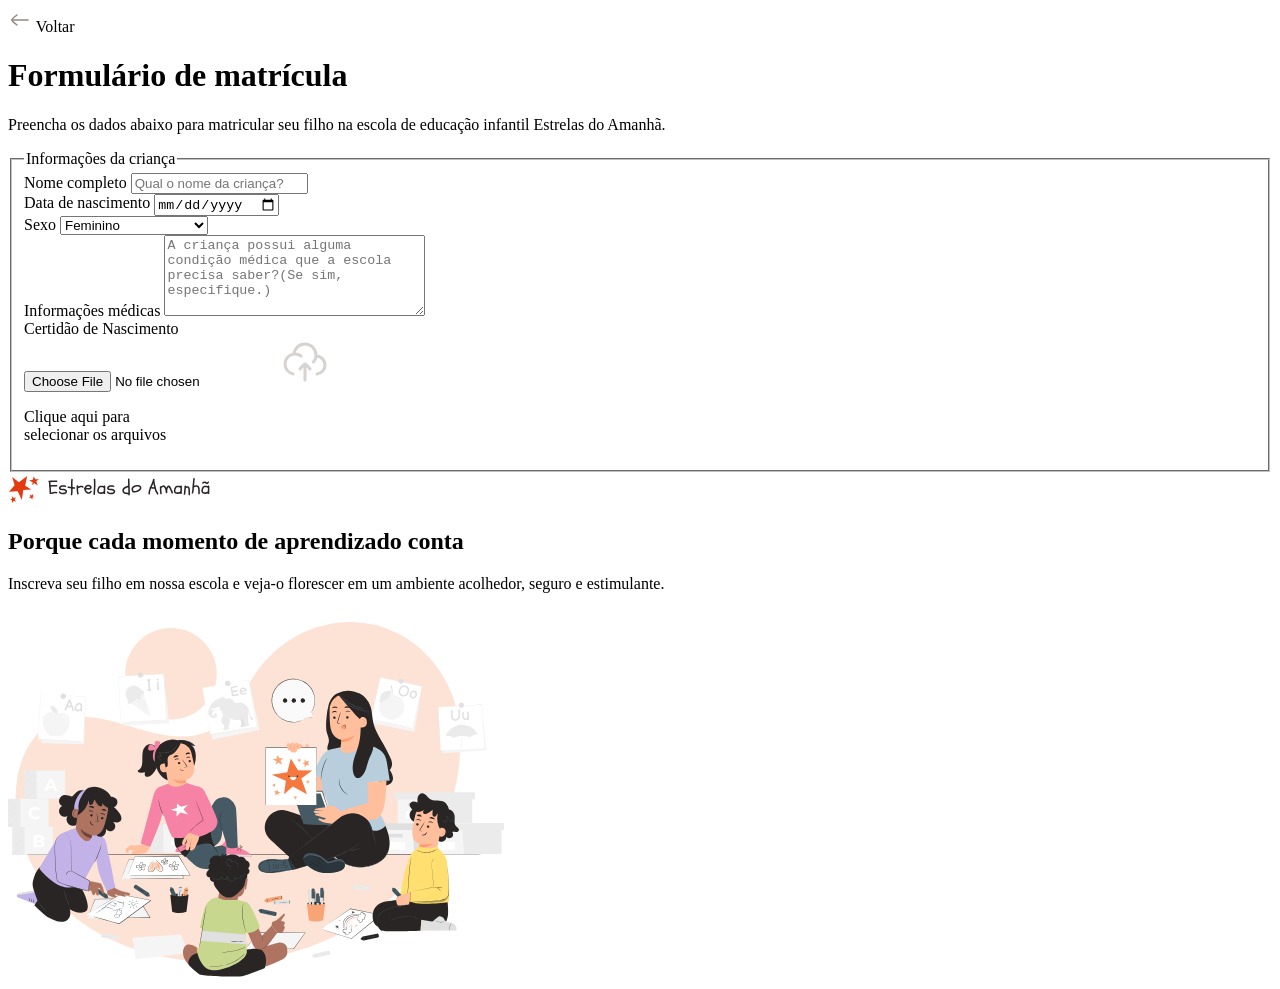
==== Formulario_De_Matricula/index.html @ bf5965e2 "Trabalhando no campo de envio de arquivos" ====
<!DOCTYPE html>
<html lang="pt-BR">

<head>

    <link rel="preconnect" href="https://fonts.googleapis.com">
    <link rel="preconnect" href="https://fonts.gstatic.com" crossorigin>

    <meta charset="UTF-8">
    <meta name="viewport" content="width=device-width, initial-scale=1.0">
    <title>Estrelas do Amanhã</title>

    <link rel="stylesheet" href="styles/index.css">
    <link
        href="https://fonts.googleapis.com/css2?family=Alice&family=Archivo:ital,wght@0,100..900;1,100..900&family=Poppins:wght@400;700&family=Roboto:ital,wght@0,100..900;1,100..900&display=swap"
        rel="stylesheet">
</head>

<body>
    <div id="app">
        <main>
            <div class="main-container">
                <div class="back">
                    <img src="assets/icons/arrow-left-02.svg" alt="ícone de voltar">
                    <span>Voltar</span>
                </div>
                <div>
                    <h1>Formulário de matrícula</h1>
                    <p>
                        Preencha os dados abaixo para matricular seu filho na escola de educação infantil Estrelas do
                        Amanhã.
                    </p>

                    <form method="post" enctype="multipart/form-data">
                        <fieldset class="child-info">
                            <legend>Informações da criança</legend>

                            <div class="input-wrapper">
                                <label for="fullname">Nome completo</label>
                                <input id="fullname" name="fullname" type="text" placeholder="Qual o nome da criança?">
                            </div>

                            <div class="input-wrapper">
                                <label for="birth">Data de nascimento</label>
                                <input type="date" name="fullname" id="birth" lang="pt-BR">
                            </div>

                            <div class="select-wrapper">
                                <label for="gender">Sexo</label>
                                <select name="denger" id="gender">
                                    <option value="female">Feminino</option>
                                    <option value="male">Masculino</option>
                                    <option value="na">Prefiro não identificar</option>
                                </select>
                            </div>

                            <div class="textarea-wrapper">
                                <label for="medical-info">Informações médicas</label>
                                <textarea name="medical-info" id="medical-info" cols="30" rows="5"
                                placeholder="A criança possui alguma condição médica que a escola precisa saber?(Se sim, especifique.)"></textarea>
                            </div>

                            <div class="droparea-wrapper">

                                <label for="birth-file">Certidão de Nascimento</label>
                                <div class="dropzone">

                                <input type="file" name="birth-file" id="birth-file">
                                <svg width="48" height="48" viewBox="0 0 48 48" fill="none" xmlns="http://www.w3.org/2000/svg">
                                    <path d="M34.9552 18.0221C34.97 18.022 34.985 18.022 35 18.022C39.9706 18.022 44 22.0588 44 27.0386C44 31.6796 40.5 35.5016 36 36M34.9552 18.0221C34.9848 17.6921 35 17.3579 35 17.0202C35 10.9339 30.0752 6 24 6C18.2465 6 13.5247 10.4253 13.0408 16.0638M34.9552 18.0221C34.7506 20.2952 33.8572 22.3692 32.4856 24.033M20.001 18.022C18.3295 16.7639 16.2516 16.0183 14 16.0183C13.6765 16.0183 13.3565 16.0337 13.0408 16.0638C7.96796 16.5475 4 20.8278 4 26.0366C4 30.8834 7.43552 34.9264 12 35.8546" stroke="#D6D3D1" stroke-width="3" stroke-linecap="round" stroke-linejoin="round"/>
                                    <path d="M24 26V42M24 26C22.5996 26 19.9831 29.9886 19 31M24 26C25.4004 26 28.017 29.9886 29 31" stroke="#D6D3D1" stroke-width="3" stroke-linecap="round" stroke-linejoin="round"/>
                                </svg>

                                <p>Clique aqui para <br>selecionar os arquivos</p>
                                </div>
                            </div>

                        </fieldset>

                    </form>
                </div>
            </div>
        </main>

        <aside>
            <div class="aside-container">
                <header>
                    <img src="assets/logo.svg" alt="Logo estrelas do amanhã">
                    <h2>Porque cada momento de <span>aprendizado</span> conta</h2>
                    <p>
                        Inscreva seu filho em nossa escola e veja-o florescer em um ambiente acolhedor, seguro e
                        estimulante.
                    </p>
                </header>
                <img src="assets/Illustration (1).svg"
                    alt="Ilustração de ciranças com uma professora prestando atenção.">

            </div>
        </aside>
    </div>
</body>

</html>
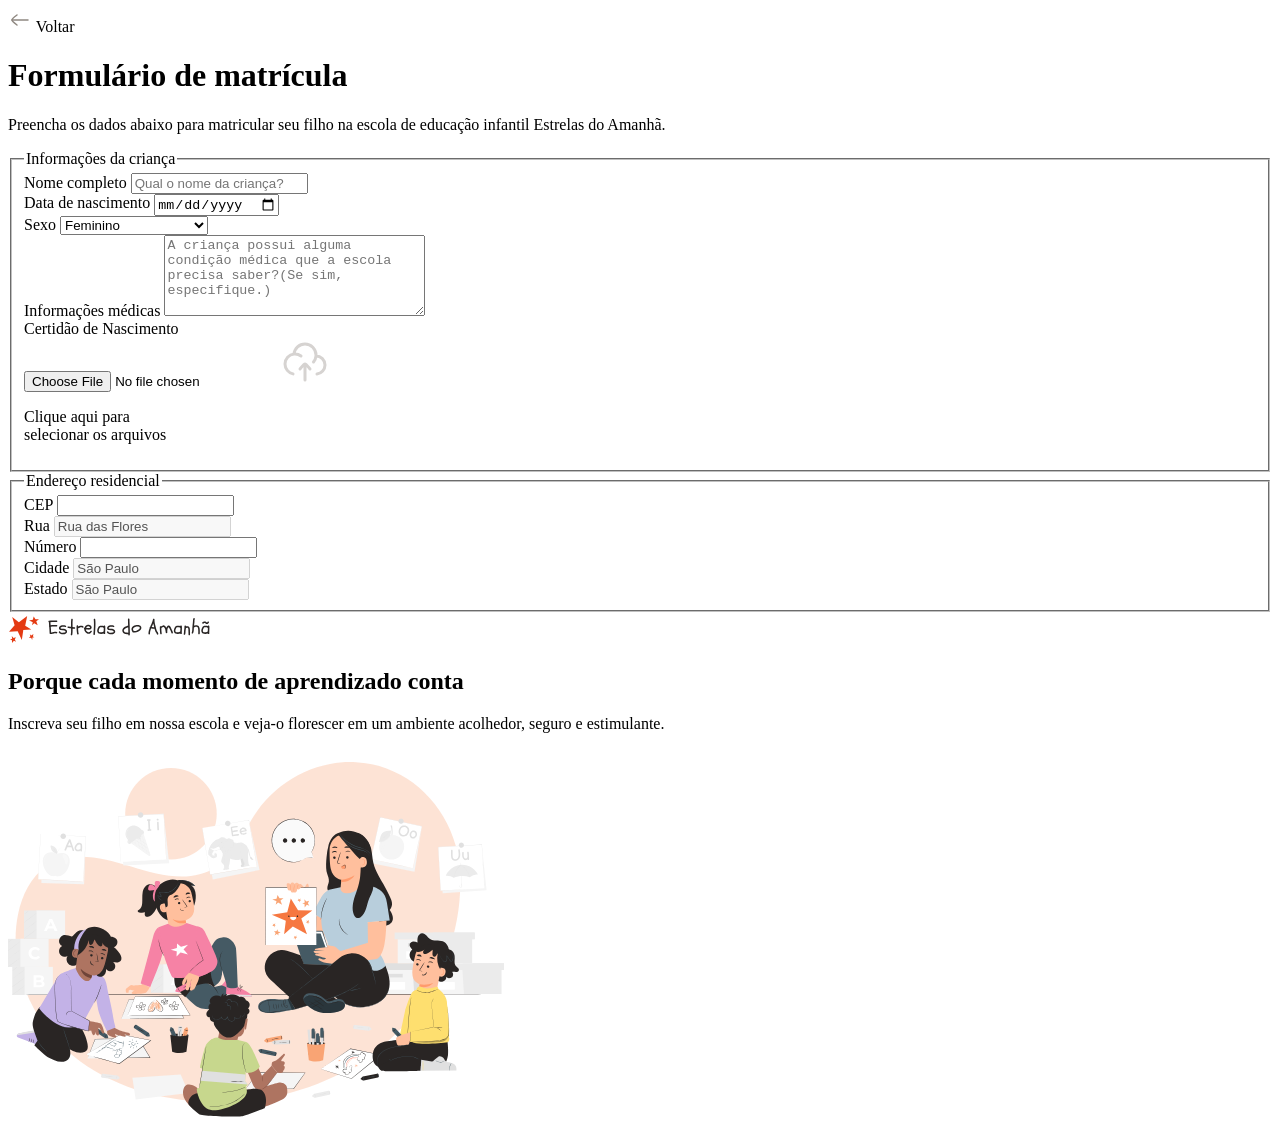
==== commit 935ddf8e: "Configurando os compos de endereço" ====
--- a/Formulario_De_Matricula/index.html
+++ b/Formulario_De_Matricula/index.html
@@ -57,7 +57,7 @@
                             <div class="textarea-wrapper">
                                 <label for="medical-info">Informações médicas</label>
                                 <textarea name="medical-info" id="medical-info" cols="30" rows="5"
-                                placeholder="A criança possui alguma condição médica que a escola precisa saber?(Se sim, especifique.)"></textarea>
+                                    placeholder="A criança possui alguma condição médica que a escola precisa saber?(Se sim, especifique.)"></textarea>
                             </div>
 
                             <div class="droparea-wrapper">
@@ -65,18 +65,56 @@
                                 <label for="birth-file">Certidão de Nascimento</label>
                                 <div class="dropzone">
 
-                                <input type="file" name="birth-file" id="birth-file">
-                                <svg width="48" height="48" viewBox="0 0 48 48" fill="none" xmlns="http://www.w3.org/2000/svg">
-                                    <path d="M34.9552 18.0221C34.97 18.022 34.985 18.022 35 18.022C39.9706 18.022 44 22.0588 44 27.0386C44 31.6796 40.5 35.5016 36 36M34.9552 18.0221C34.9848 17.6921 35 17.3579 35 17.0202C35 10.9339 30.0752 6 24 6C18.2465 6 13.5247 10.4253 13.0408 16.0638M34.9552 18.0221C34.7506 20.2952 33.8572 22.3692 32.4856 24.033M20.001 18.022C18.3295 16.7639 16.2516 16.0183 14 16.0183C13.6765 16.0183 13.3565 16.0337 13.0408 16.0638C7.96796 16.5475 4 20.8278 4 26.0366C4 30.8834 7.43552 34.9264 12 35.8546" stroke="#D6D3D1" stroke-width="3" stroke-linecap="round" stroke-linejoin="round"/>
-                                    <path d="M24 26V42M24 26C22.5996 26 19.9831 29.9886 19 31M24 26C25.4004 26 28.017 29.9886 29 31" stroke="#D6D3D1" stroke-width="3" stroke-linecap="round" stroke-linejoin="round"/>
-                                </svg>
+                                    <input type="file" name="birth-file" id="birth-file">
+                                    <svg width="48" height="48" viewBox="0 0 48 48" fill="none"
+                                        xmlns="http://www.w3.org/2000/svg">
+                                        <path
+                                            d="M34.9552 18.0221C34.97 18.022 34.985 18.022 35 18.022C39.9706 18.022 44 22.0588 44 27.0386C44 31.6796 40.5 35.5016 36 36M34.9552 18.0221C34.9848 17.6921 35 17.3579 35 17.0202C35 10.9339 30.0752 6 24 6C18.2465 6 13.5247 10.4253 13.0408 16.0638M34.9552 18.0221C34.7506 20.2952 33.8572 22.3692 32.4856 24.033M20.001 18.022C18.3295 16.7639 16.2516 16.0183 14 16.0183C13.6765 16.0183 13.3565 16.0337 13.0408 16.0638C7.96796 16.5475 4 20.8278 4 26.0366C4 30.8834 7.43552 34.9264 12 35.8546"
+                                            stroke="#D6D3D1" stroke-width="3" stroke-linecap="round"
+                                            stroke-linejoin="round" />
+                                        <path
+                                            d="M24 26V42M24 26C22.5996 26 19.9831 29.9886 19 31M24 26C25.4004 26 28.017 29.9886 29 31"
+                                            stroke="#D6D3D1" stroke-width="3" stroke-linecap="round"
+                                            stroke-linejoin="round" />
+                                    </svg>
 
-                                <p>Clique aqui para <br>selecionar os arquivos</p>
+                                    <p>Clique aqui para <br>selecionar os arquivos</p>
                                 </div>
                             </div>
 
                         </fieldset>
 
+                        <fieldset class="address">
+                            <legend>Endereço residencial</legend>
+
+                            <div class="input-wrapper">
+                                <label for="cep">CEP</label>
+                                <input type="text" id="cep" name="cep">
+                            </div>
+
+                            <div class="flex">
+                                <div class="input-wrapper flex-2">
+                                    <label for="street">Rua</label>
+                                    <input type="text" id="street" name="street" value="Rua das Flores" disabled>
+                                </div>
+                                <div class="input-wrapper flex-1">
+                                    <label for="number">Número</label>
+                                    <input type="number" id="number" name="number">
+                                </div>
+                            </div>
+
+                            <div class="flex">
+                                <div class="input-wrapper flex-2">
+                                    <label for="city">Cidade</label>
+                                    <input type="text" id="city" name="city" value="São Paulo" disabled>
+                                </div>
+                                <div class="input-wrapper flex-1">
+                                    <label for="state">Estado</label>
+                                    <input type="text" id="state" name="state" disabled value="São Paulo">
+                                </div>
+                            </div>
+
+                        </fieldset>
                     </form>
                 </div>
             </div>
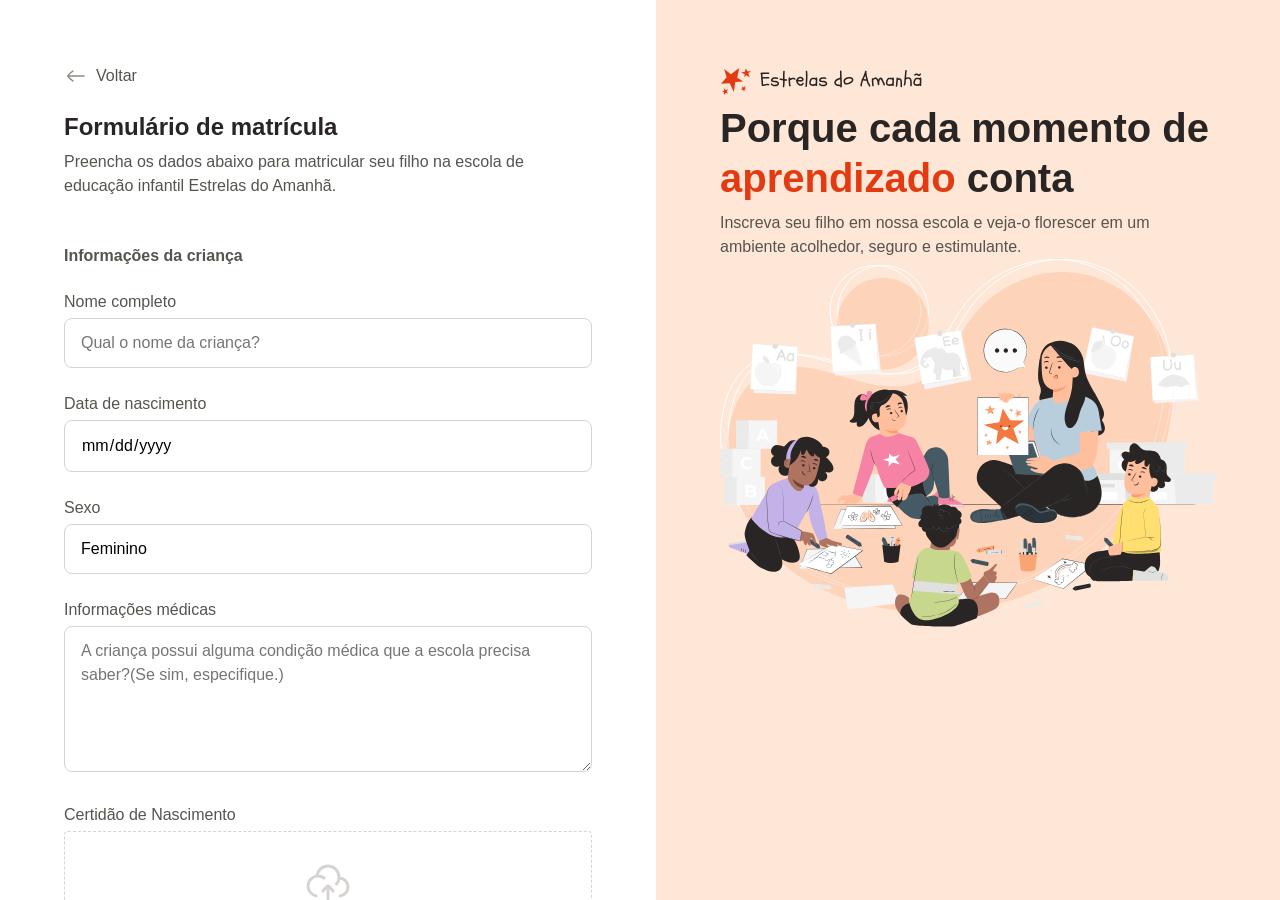
==== commit fcf3969e: "Campos informação do responsável" ====
--- a/Formulario_De_Matricula/index.html
+++ b/Formulario_De_Matricula/index.html
@@ -115,6 +115,33 @@
                             </div>
 
                         </fieldset>
+
+                        <fieldset class="gardian">
+                            <legend>Informações do responsável</legend>
+                            <div class="input-wrapper">
+                                <label for="gardian">Nome do rresponsável</label>
+                                <input type="text" id="gardian" name="gardian">
+                                <small>Principal responsável legal e contato de emergência</small>
+                            </div>
+
+                            <div class="input-wrapper">
+                                <label for="phone">Telefone</label>
+                                <input type="text" id="phone" name="phone" placeholder="(10) 9 8765-4321">
+                            </div>
+
+                            <div class="input-wrapper">
+                                <label for="mail">Email</label>
+                                <input type="email" id="mail" name="mail" required>
+
+                                <div class="error">
+                                    <img src="assets/icons/alert-circle.svg" alt="ícone de alerta vermelho">
+                                    <span>Insira um e-mail válido</span>
+                                </div>
+                            </div>
+
+
+
+                        </fieldset>
                     </form>
                 </div>
             </div>
--- a/Formulario_De_Matricula/styles/index.css
+++ b/Formulario_De_Matricula/styles/index.css
@@ -0,0 +1,3 @@
+@import url(global.css);
+@import url(layout.css);
+@import url(forms.css);
